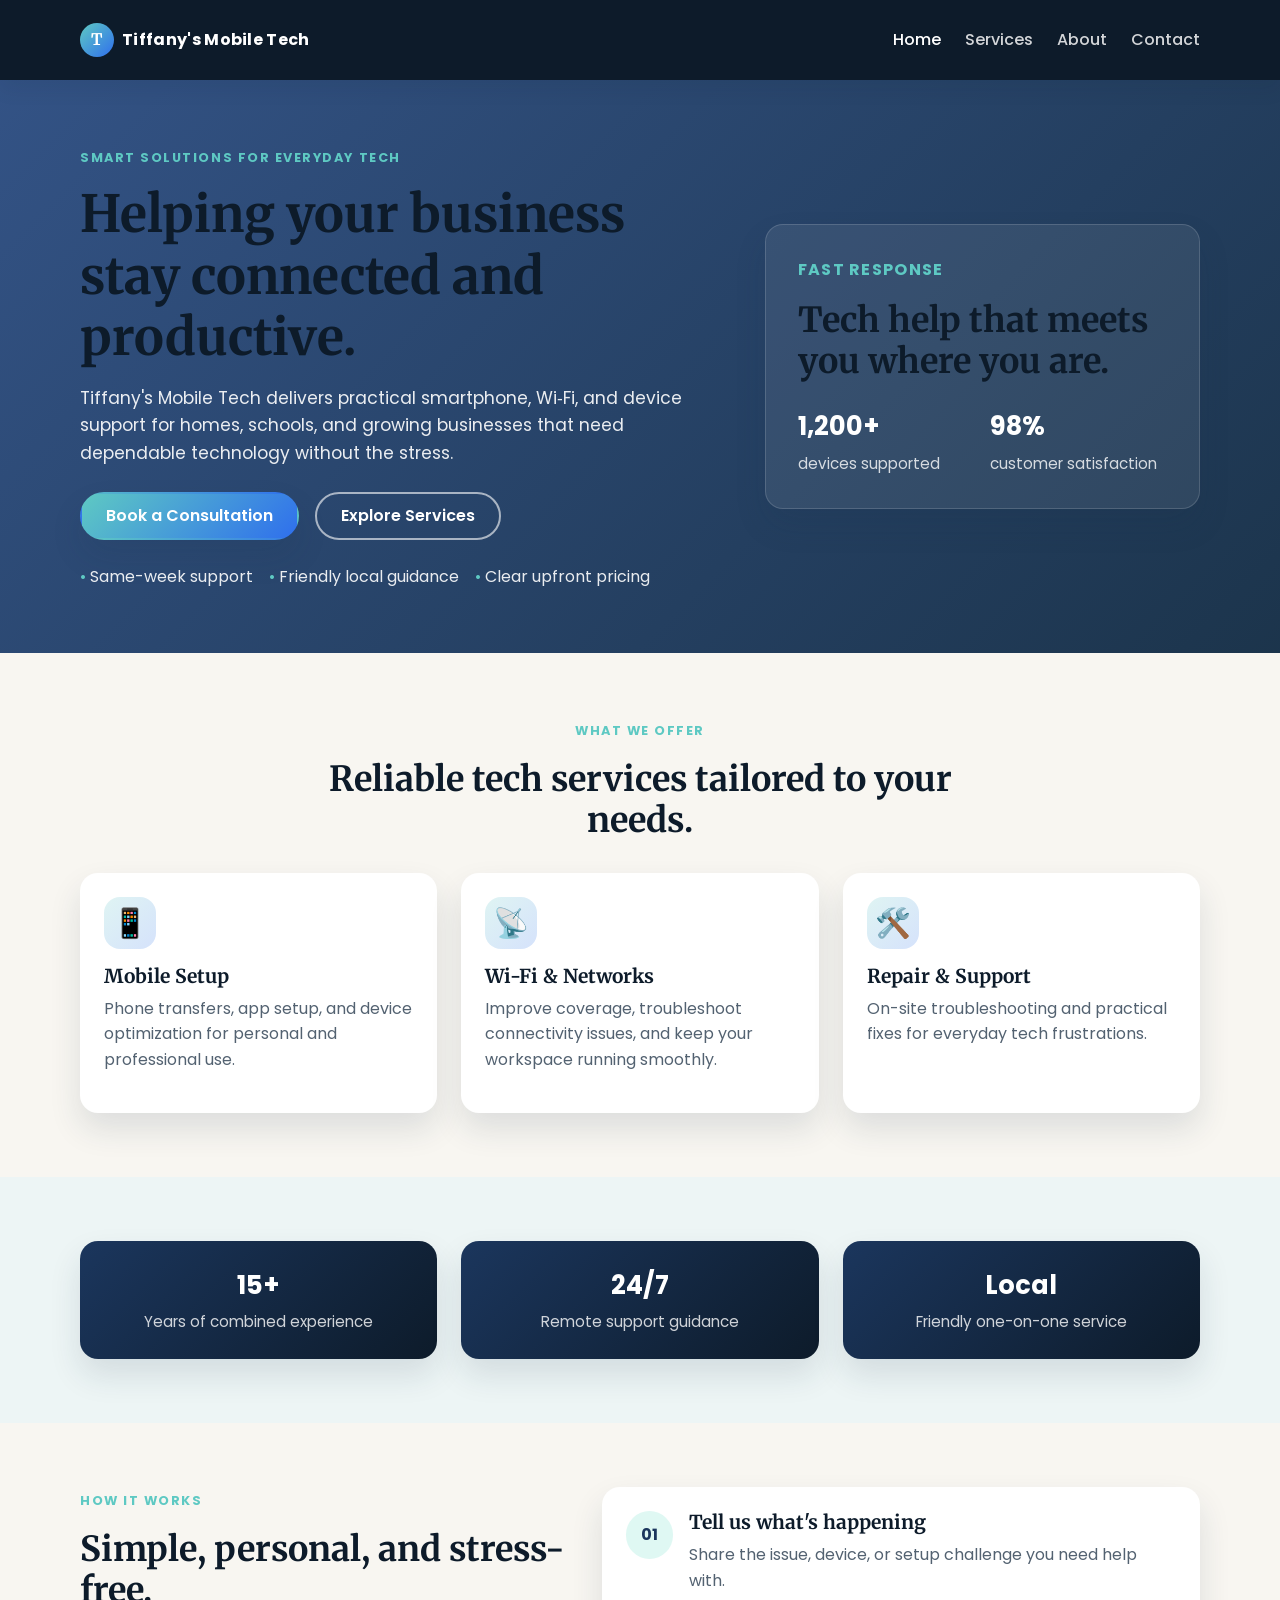
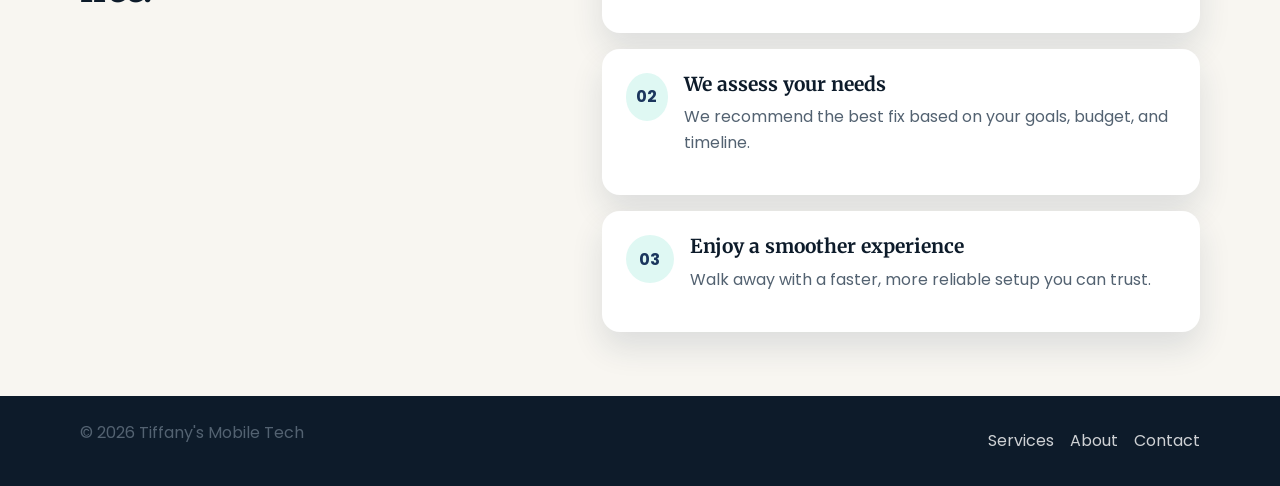
==== index.html @ 541e0eb8 "Add the static website files needed for GitHub Pages deployment" ====
<!DOCTYPE html>
<html lang="en">
  <head>
    <meta charset="UTF-8" />
    <meta name="viewport" content="width=device-width, initial-scale=1.0" />
    <meta name="description" content="Tiffany's Mobile Tech helps people with mobile devices, Wi-Fi, and tech support." />
    <title>Tiffany's Mobile Tech | Home</title>
    <link rel="preconnect" href="https://fonts.googleapis.com" />
    <link rel="preconnect" href="https://fonts.gstatic.com" crossorigin />
    <link href="https://fonts.googleapis.com/css2?family=Merriweather:wght@400;700&family=Poppins:wght@400;500;600;700&display=swap" rel="stylesheet" />
    <link rel="stylesheet" href="styles.css" />
  </head>
  <body>
    <header class="site-header">
      <div class="container nav">
        <a class="brand" href="index.html" aria-label="Tiffany's Mobile Tech home">
          <span class="brand-mark">T</span>
          <span>Tiffany's Mobile Tech</span>
        </a>
        <nav class="site-nav" aria-label="Main navigation">
          <ul class="nav-list">
            <li><a class="active" href="index.html">Home</a></li>
            <li><a href="services.html">Services</a></li>
            <li><a href="about.html">About</a></li>
            <li><a href="contact.html">Contact</a></li>
          </ul>
        </nav>
      </div>
    </header>

    <main>
      <section class="hero">
        <div class="container hero-grid">
          <div class="hero-content">
            <p class="eyebrow">Smart solutions for everyday tech</p>
            <h1>Helping your business stay connected and productive.</h1>
            <p class="lead">
              Tiffany's Mobile Tech delivers practical smartphone, Wi‑Fi, and device support for homes,
              schools, and growing businesses that need dependable technology without the stress.
            </p>
            <div class="button-row">
              <a class="button primary" href="contact.html">Book a Consultation</a>
              <a class="button secondary" href="services.html">Explore Services</a>
            </div>
            <ul class="trust-list">
              <li>Same-week support</li>
              <li>Friendly local guidance</li>
              <li>Clear upfront pricing</li>
            </ul>
          </div>

          <div class="hero-panel">
            <div class="panel-card">
              <p class="panel-label">Fast response</p>
              <h2>Tech help that meets you where you are.</h2>
              <div class="mini-stats">
                <div>
                  <strong>1,200+</strong>
                  <span>devices supported</span>
                </div>
                <div>
                  <strong>98%</strong>
                  <span>customer satisfaction</span>
                </div>
              </div>
            </div>
          </div>
        </div>
      </section>

      <section class="section">
        <div class="container">
          <div class="section-heading">
            <p class="eyebrow">What we offer</p>
            <h2>Reliable tech services tailored to your needs.</h2>
          </div>

          <div class="services-grid">
            <article class="service-card">
              <div class="icon">📱</div>
              <h3>Mobile Setup</h3>
              <p>Phone transfers, app setup, and device optimization for personal and professional use.</p>
            </article>
            <article class="service-card">
              <div class="icon">📡</div>
              <h3>Wi‑Fi &amp; Networks</h3>
              <p>Improve coverage, troubleshoot connectivity issues, and keep your workspace running smoothly.</p>
            </article>
            <article class="service-card">
              <div class="icon">🛠️</div>
              <h3>Repair &amp; Support</h3>
              <p>On-site troubleshooting and practical fixes for everyday tech frustrations.</p>
            </article>
          </div>
        </div>
      </section>

      <section class="section alt-bg">
        <div class="container stats-grid">
          <div class="stat-box">
            <strong>15+</strong>
            <span>Years of combined experience</span>
          </div>
          <div class="stat-box">
            <strong>24/7</strong>
            <span>Remote support guidance</span>
          </div>
          <div class="stat-box">
            <strong>Local</strong>
            <span>Friendly one-on-one service</span>
          </div>
        </div>
      </section>

      <section class="section">
        <div class="container process-grid">
          <div>
            <p class="eyebrow">How it works</p>
            <h2>Simple, personal, and stress-free.</h2>
          </div>
          <div class="process-list">
            <div class="process-item">
              <span>01</span>
              <div>
                <h3>Tell us what's happening</h3>
                <p>Share the issue, device, or setup challenge you need help with.</p>
              </div>
            </div>
            <div class="process-item">
              <span>02</span>
              <div>
                <h3>We assess your needs</h3>
                <p>We recommend the best fix based on your goals, budget, and timeline.</p>
              </div>
            </div>
            <div class="process-item">
              <span>03</span>
              <div>
                <h3>Enjoy a smoother experience</h3>
                <p>Walk away with a faster, more reliable setup you can trust.</p>
              </div>
            </div>
          </div>
        </div>
      </section>
    </main>

    <footer class="site-footer">
      <div class="container footer-inner">
        <p>© 2026 Tiffany's Mobile Tech</p>
        <div class="footer-links">
          <a href="services.html">Services</a>
          <a href="about.html">About</a>
          <a href="contact.html">Contact</a>
        </div>
      </div>
    </footer>
  </body>
</html>
---- styles.css ----
:root {
  --midnight: #0d1b2a;
  --navy: #1b365d;
  --blue: #2f6fed;
  --teal: #5ec9c3;
  --mint: #dff8f3;
  --cream: #f8f6f1;
  --text: #1d2a39;
  --muted: #536271;
  --white: #ffffff;
  --shadow: 0 16px 32px rgba(28, 47, 72, 0.12);
  --radius: 18px;
  --space-8: 8px;
  --space-16: 16px;
  --space-24: 24px;
  --space-32: 32px;
  --space-40: 40px;
  --space-48: 48px;
  --space-64: 64px;
}

* { box-sizing: border-box; }
html { scroll-behavior: smooth; }
body {
  margin: 0;
  font-family: "Poppins", sans-serif;
  background: var(--cream);
  color: var(--text);
  line-height: 1.6;
}

a { color: inherit; text-decoration: none; }
img { max-width: 100%; display: block; }

p, ul, ol, li, input, select, textarea, button { font: inherit; }

h1, h2, h3, h4 {
  margin-top: 0;
  font-family: "Merriweather", serif;
  color: var(--midnight);
  line-height: 1.2;
}

h1 { font-size: clamp(2.3rem, 4vw, 4rem); margin-bottom: var(--space-16); }
h2 { font-size: clamp(1.8rem, 2.7vw, 2.7rem); margin-bottom: var(--space-16); }
h3 { font-size: 1.2rem; margin-bottom: var(--space-8); }
p { margin-top: 0; margin-bottom: var(--space-16); color: var(--muted); }

.container { width: min(1120px, calc(100% - 32px)); margin: 0 auto; }

.site-header {
  background: var(--midnight);
  color: var(--white);
  position: sticky;
  top: 0;
  z-index: 10;
  box-shadow: 0 8px 20px rgba(13, 27, 42, 0.08);
}

.nav {
  display: flex;
  align-items: center;
  justify-content: space-between;
  min-height: 80px;
  gap: var(--space-24);
}

.brand {
  display: inline-flex;
  align-items: center;
  gap: var(--space-8);
  font-weight: 700;
  letter-spacing: 0.02em;
}

.brand-mark {
  display: inline-flex;
  align-items: center;
  justify-content: center;
  width: 34px;
  height: 34px;
  border-radius: 50%;
  background: linear-gradient(135deg, var(--teal), var(--blue));
  color: var(--white);
  font-family: "Merriweather", serif;
  font-weight: 700;
}

.site-nav { display: flex; align-items: center; }
.nav-list {
  list-style: none;
  display: flex;
  align-items: center;
  gap: var(--space-24);
  margin: 0;
  padding: 0;
}
.nav-list a {
  color: rgba(255, 255, 255, 0.82);
  font-weight: 500;
  transition: color 0.2s ease;
}
.nav-list a:hover, .nav-list a.active { color: var(--white); }

.hero, .page-hero {
  background: linear-gradient(135deg, rgba(43, 76, 129, 0.96), rgba(16, 42, 67, 0.95));
  color: var(--white);
}
.hero { padding: var(--space-64) 0; }
.page-hero { padding: var(--space-48) 0; }
.small-hero h1 { color: var(--white); }

.hero-grid, .process-grid, .contact-layout, .split-layout { display: grid; gap: var(--space-32); }
.hero-grid { grid-template-columns: 1.2fr 0.8fr; align-items: center; }
.eyebrow {
  display: inline-block;
  margin-bottom: var(--space-16);
  font-size: 0.8rem;
  font-weight: 700;
  letter-spacing: 0.12em;
  text-transform: uppercase;
  color: var(--teal);
}
.hero .eyebrow, .page-hero .eyebrow { color: var(--teal); }
.lead, .lead-text { font-size: 1.08rem; color: rgba(255, 255, 255, 0.9); }

.button-row {
  display: flex;
  flex-wrap: wrap;
  gap: var(--space-16);
  margin-top: var(--space-24);
}
.button {
  display: inline-flex;
  align-items: center;
  justify-content: center;
  min-height: 48px;
  padding: 0 var(--space-24);
  border-radius: 999px;
  border: 2px solid transparent;
  font-weight: 600;
  transition: transform 0.2s ease, box-shadow 0.2s ease;
}
.button:hover { transform: translateY(-1px); }
.button.primary {
  background: linear-gradient(135deg, var(--teal), var(--blue));
  color: var(--white);
  box-shadow: var(--shadow);
}
.button.secondary {
  background: transparent;
  border-color: rgba(255, 255, 255, 0.6);
  color: var(--white);
}

.trust-list {
  display: flex;
  flex-wrap: wrap;
  gap: var(--space-16);
  list-style: none;
  padding: 0;
  margin: var(--space-24) 0 0;
  color: rgba(255, 255, 255, 0.9);
}
.trust-list li::before { content: "• "; color: var(--teal); }

.panel-card {
  background: rgba(255, 255, 255, 0.08);
  border: 1px solid rgba(255, 255, 255, 0.15);
  border-radius: var(--radius);
  padding: var(--space-32);
  box-shadow: var(--shadow);
}
.panel-label {
  color: var(--teal);
  font-weight: 700;
  letter-spacing: 0.08em;
  text-transform: uppercase;
  margin-bottom: var(--space-16);
}

.mini-stats {
  display: grid;
  grid-template-columns: repeat(2, minmax(0, 1fr));
  gap: var(--space-16);
  margin-top: var(--space-24);
}
.mini-stats strong, .stat-box strong {
  display: block;
  color: var(--white);
  font-size: clamp(1.5rem, 2vw, 2.2rem);
  margin-bottom: 4px;
}
.mini-stats span, .stat-box span { color: rgba(255, 255, 255, 0.8); font-size: 0.95rem; }

.section { padding: var(--space-64) 0; }
.alt-bg { background: #edf5f5; }
.section-heading {
  max-width: 700px;
  margin: 0 auto var(--space-32);
  text-align: center;
}
.left-align { margin-left: 0; text-align: left; }

.services-grid, .values-grid, .stats-grid, .pricing-grid { display: grid; gap: var(--space-24); }
.services-grid, .values-grid { grid-template-columns: repeat(3, minmax(0, 1fr)); }
.service-card, .value-card, .info-card, .pricing-card, .contact-card {
  background: var(--white);
  border-radius: var(--radius);
  padding: var(--space-24);
  box-shadow: var(--shadow);
}

.icon {
  width: 52px;
  height: 52px;
  border-radius: 16px;
  display: grid;
  place-items: center;
  background: linear-gradient(135deg, rgba(94, 201, 195, 0.2), rgba(47, 111, 237, 0.2));
  font-size: 1.8rem;
  margin-bottom: var(--space-16);
}

.stats-grid { grid-template-columns: repeat(3, minmax(0, 1fr)); }
.stat-box {
  background: linear-gradient(135deg, var(--navy), var(--midnight));
  border-radius: var(--radius);
  padding: var(--space-24);
  text-align: center;
  box-shadow: var(--shadow);
}

.process-grid { grid-template-columns: 0.9fr 1.1fr; align-items: start; }
.process-list { display: flex; flex-direction: column; gap: var(--space-16); }
.process-item {
  display: flex;
  align-items: flex-start;
  gap: var(--space-16);
  background: var(--white);
  padding: var(--space-24);
  border-radius: var(--radius);
  box-shadow: var(--shadow);
}
.process-item span {
  display: inline-flex;
  align-items: center;
  justify-content: center;
  width: 48px;
  height: 48px;
  border-radius: 50%;
  background: var(--mint);
  color: var(--navy);
  font-weight: 700;
}

.services-detail-grid { display: grid; grid-template-columns: repeat(2, minmax(0, 1fr)); gap: var(--space-24); }
.pricing-wrap { display: grid; gap: var(--space-24); }
.pricing-grid { grid-template-columns: repeat(2, minmax(0, 1fr)); }
.pricing-card .price {
  font-size: 2.2rem;
  color: var(--navy);
  font-weight: 700;
  margin: 0 0 var(--space-16);
}
.pricing-card ul { margin: 0; padding-left: 1.2rem; color: var(--muted); }
.featured {
  border: 2px solid var(--blue);
  background: linear-gradient(180deg, rgba(47, 111, 237, 0.06), rgba(94, 201, 195, 0.08));
}

.split-layout { grid-template-columns: 1.3fr 0.7fr; align-items: center; }
.callout-box {
  background: var(--navy);
  color: var(--white);
  border-radius: var(--radius);
  padding: var(--space-32);
  box-shadow: var(--shadow);
}
.callout-box h2, .callout-box li { color: var(--white); }
.callout-box ul { padding-left: 1.1rem; margin: 0; }

.contact-layout { grid-template-columns: 1.2fr 0.8fr; }
.contact-form { display: grid; gap: var(--space-16); }
.contact-form label {
  display: grid;
  gap: var(--space-8);
  font-weight: 600;
  color: var(--text);
}
.contact-form input, .contact-form select, .contact-form textarea {
  width: 100%;
  border: 1px solid #c7d2df;
  border-radius: 12px;
  padding: 0.9rem 1rem;
  background: #f9fafb;
  color: var(--text);
}
.contact-form input:focus, .contact-form select:focus, .contact-form textarea:focus {
  outline: 2px solid rgba(47, 111, 237, 0.3);
  border-color: var(--blue);
}
.contact-list {
  list-style: none;
  padding: 0;
  margin: 0;
  display: grid;
  gap: var(--space-16);
  color: var(--muted);
}

.site-footer {
  background: var(--midnight);
  color: rgba(255, 255, 255, 0.8);
  padding: var(--space-24) 0;
}
.footer-inner {
  display: flex;
  align-items: center;
  justify-content: space-between;
  gap: var(--space-16);
}
.footer-links { display: flex; align-items: center; gap: var(--space-16); }

@media (max-width: 767px) {
  .nav {
    flex-direction: column;
    justify-content: center;
    padding: var(--space-16) 0;
  }
  .nav-list {
    flex-wrap: wrap;
    justify-content: center;
    gap: var(--space-8) var(--space-16);
  }
  .hero-grid, .process-grid, .contact-layout, .split-layout, .services-detail-grid, .pricing-grid, .services-grid, .values-grid, .stats-grid { grid-template-columns: 1fr; }
  .section { padding: var(--space-48) 0; }
  .button-row { flex-direction: column; }
  .button { width: 100%; }
  .footer-inner { flex-direction: column; text-align: center; }
}

@media (min-width: 768px) and (max-width: 1199px) {
  .services-grid, .values-grid, .stats-grid { grid-template-columns: repeat(2, minmax(0, 1fr)); }
  .hero-grid, .process-grid, .contact-layout, .split-layout { grid-template-columns: 1fr; }
}

@media (min-width: 1200px) {
  .hero { padding-top: var(--space-64); padding-bottom: var(--space-64); }
}
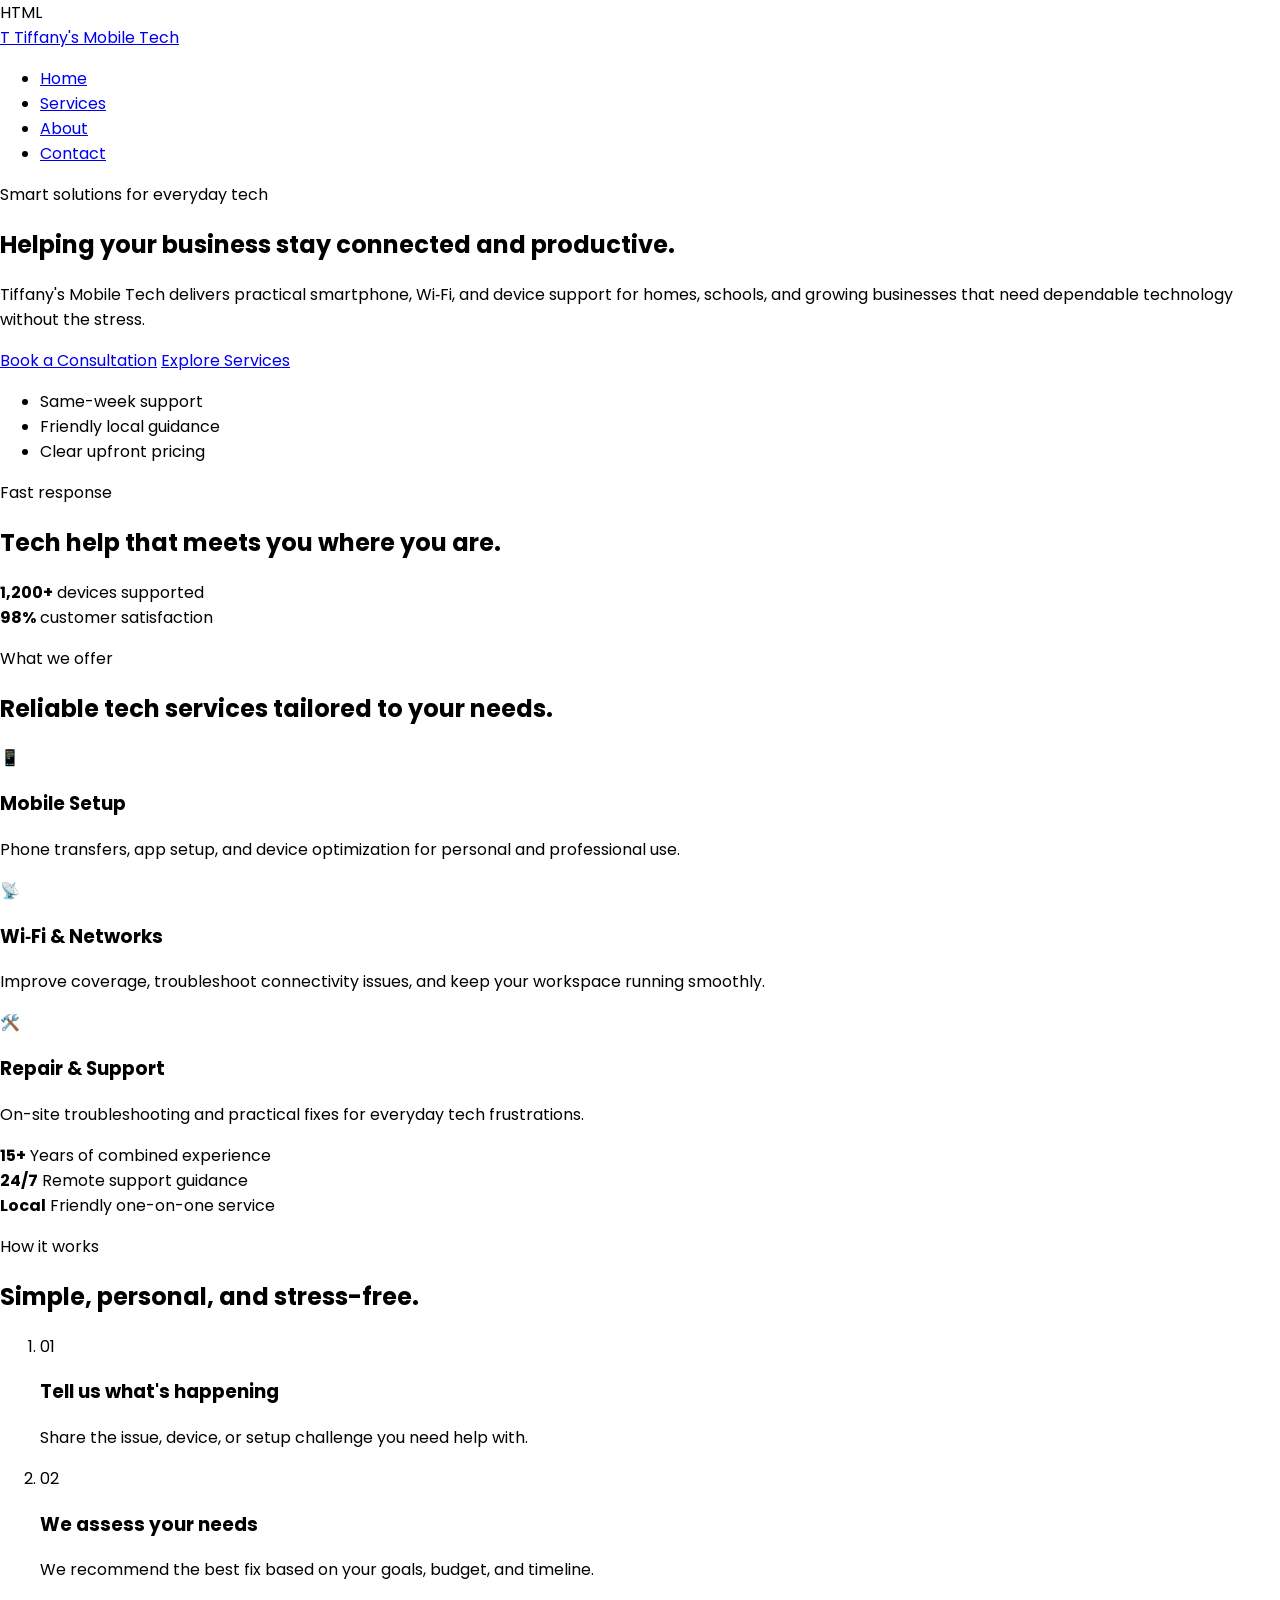
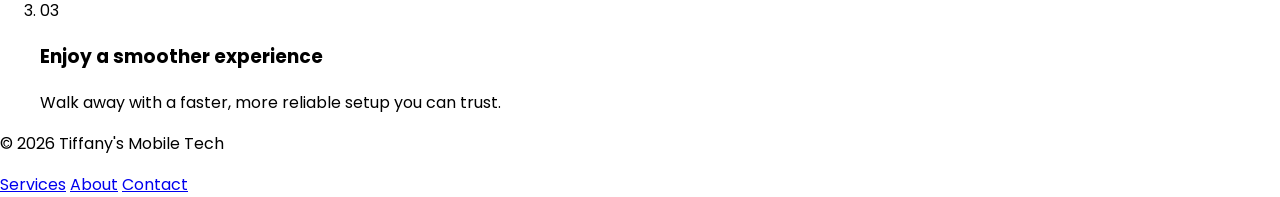
==== commit 871214a7: "Enhance accessibility in index.html Updated HTML structure for accessibility improvements, including" ====
--- a/index.html
+++ b/index.html
@@ -1,3 +1,4 @@
+HTML
 <!DOCTYPE html>
 <html lang="en">
   <head>
@@ -13,13 +14,14 @@
   <body>
     <header class="site-header">
       <div class="container nav">
-        <a class="brand" href="index.html" aria-label="Tiffany's Mobile Tech home">
-          <span class="brand-mark">T</span>
+        <!-- FIX 1 & 2: Removed redundant aria-label; simplified brand mark -->
+        <a class="brand" href="index.html">
+          <span class="brand-mark" aria-hidden="true">T</span>
           <span>Tiffany's Mobile Tech</span>
         </a>
         <nav class="site-nav" aria-label="Main navigation">
           <ul class="nav-list">
-            <li><a class="active" href="index.html">Home</a></li>
+            <li><a class="active" href="index.html" aria-current="page">Home</a></li>
             <li><a href="services.html">Services</a></li>
             <li><a href="about.html">About</a></li>
             <li><a href="contact.html">Contact</a></li>
@@ -77,17 +79,17 @@
 
           <div class="services-grid">
             <article class="service-card">
-              <div class="icon">📱</div>
+              <div class="icon" aria-hidden="true">📱</div>
               <h3>Mobile Setup</h3>
               <p>Phone transfers, app setup, and device optimization for personal and professional use.</p>
             </article>
             <article class="service-card">
-              <div class="icon">📡</div>
+              <div class="icon" aria-hidden="true">📡</div>
               <h3>Wi‑Fi &amp; Networks</h3>
               <p>Improve coverage, troubleshoot connectivity issues, and keep your workspace running smoothly.</p>
             </article>
             <article class="service-card">
-              <div class="icon">🛠️</div>
+              <div class="icon" aria-hidden="true">🛠️</div>
               <h3>Repair &amp; Support</h3>
               <p>On-site troubleshooting and practical fixes for everyday tech frustrations.</p>
             </article>
@@ -118,29 +120,29 @@
             <p class="eyebrow">How it works</p>
             <h2>Simple, personal, and stress-free.</h2>
           </div>
-          <div class="process-list">
-            <div class="process-item">
-              <span>01</span>
+          <ol class="process-list">
+            <li class="process-item">
+              <span aria-hidden="true">01</span>
               <div>
                 <h3>Tell us what's happening</h3>
                 <p>Share the issue, device, or setup challenge you need help with.</p>
               </div>
-            </div>
-            <div class="process-item">
-              <span>02</span>
+            </li>
+            <li class="process-item">
+              <span aria-hidden="true">02</span>
               <div>
                 <h3>We assess your needs</h3>
                 <p>We recommend the best fix based on your goals, budget, and timeline.</p>
               </div>
-            </div>
-            <div class="process-item">
-              <span>03</span>
+            </li>
+            <li class="process-item">
+              <span aria-hidden="true">03</span>
               <div>
                 <h3>Enjoy a smoother experience</h3>
                 <p>Walk away with a faster, more reliable setup you can trust.</p>
               </div>
-            </div>
-          </div>
+            </li>
+          </ol>
         </div>
       </section>
     </main>
@@ -148,12 +150,19 @@
     <footer class="site-footer">
       <div class="container footer-inner">
         <p>© 2026 Tiffany's Mobile Tech</p>
-        <div class="footer-links">
-          <a href="services.html">Services</a>
-          <a href="about.html">About</a>
-          <a href="contact.html">Contact</a>
-        </div>
+        <!-- FIX 3: Wrapped footer links in semantic nav landmark with explicit aria-label to differentiate from header nav -->
+        <nav aria-label="Footer navigation">
+          <div class="footer-links">
+            <a href="services.html">Services</a>
+            <a href="about.html">About</a>
+            <a href="contact.html">Contact</a>
+          </div>
+        </nav>
       </div>
     </footer>
   </body>
 </html>
+      </div>
+    </footer>
+  </body>
+</html>
--- a/styles.css
+++ b/styles.css
@@ -1,4 +1,9 @@
 :root {
+  --midnight: #0d1b2a;
+  --navy: #1b365d;
+  --blue: #2f6fed;
+  --teal: #5ec9c3;
+  --mint: #dff8f3;:root {
   --midnight: #0d1b2a;
   --navy: #1b365d;
   --blue: #2f6fed;
@@ -7,7 +12,7 @@
   --cream: #f8f6f1;
   --text: #1d2a39;
   --muted: #536271;
-  --white: #ffffff;
+  --white: #fffff;
   --shadow: 0 16px 32px rgba(28, 47, 72, 0.12);
   --radius: 18px;
   --space-8: 8px;
@@ -24,7 +29,7 @@
 body {
   margin: 0;
   font-family: "Poppins", sans-serif;
-  background: var(--cream);
+  background: var ( #005f73;
   color: var(--text);
   line-height: 1.6;
 }
@@ -106,11 +111,16 @@
   background: linear-gradient(135deg, rgba(43, 76, 129, 0.96), rgba(16, 42, 67, 0.95));
   color: var(--white);
 }
+.hero h1, .hero-panel h2 { color: var(--white); }
 .hero { padding: var(--space-64) 0; }
 .page-hero { padding: var(--space-48) 0; }
 .small-hero h1 { color: var(--white); }
 
-.hero-grid, .process-grid, .contact-layout, .split-layout { display: grid; gap: var(--space-32); }
+.hero-grid, .process-grid, .contact-layout, .split-layout {
+  display: grid;
+  gap: var(--space-32);
+  min-width: 0;
+}
 .hero-grid { grid-template-columns: 1.2fr 0.8fr; align-items: center; }
 .eyebrow {
   display: inline-block;
@@ -282,6 +292,7 @@
 
 .contact-layout { grid-template-columns: 1.2fr 0.8fr; }
 .contact-form { display: grid; gap: var(--space-16); }
+#contact-form { min-width: 0; }
 .contact-form label {
   display: grid;
   gap: var(--space-8);
@@ -308,6 +319,7 @@
   gap: var(--space-16);
   color: var(--muted);
 }
+.contact-list li { overflow-wrap: anywhere; }
 
 .site-footer {
   background: var(--midnight);
@@ -348,3 +360,354 @@
 @media (min-width: 1200px) {
   .hero { padding-top: var(--space-64); padding-bottom: var(--space-64); }
 }
+  --cream: #f8f6f1;
+  --text: #1d2a39;
+  --muted: #536271;
+  --white: #ffffff;
+  --shadow: 0 16px 32px rgba(28, 47, 72, 0.12);
+  --radius: 18px;
+  --space-8: 8px;
+  --space-16: 16px;
+  --space-24: 24px;
+  --space-32: 32px;
+  --space-40: 40px;
+  --space-48: 48px;
+  --space-64: 64px;
+}
+
+* { box-sizing: border-box; }
+html { scroll-behavior: smooth; }
+body {
+  margin: 0;
+  font-family: "Poppins", sans-serif;
+  background: var(--cream);
+  color: var(--text);
+  line-height: 1.6;
+}
+
+a { color: inherit; text-decoration: none; }
+img { max-width: 100%; display: block; }
+
+p, ul, ol, li, input, select, textarea, button { font: inherit; }
+
+h1, h2, h3, h4 {
+  margin-top: 0;
+  font-family: "Merriweather", serif;
+  color: var(--midnight);
+  line-height: 1.2;
+}
+
+h1 { font-size: clamp(2.3rem, 4vw, 4rem); margin-bottom: var(--space-16); }
+h2 { font-size: clamp(1.8rem, 2.7vw, 2.7rem); margin-bottom: var(--space-16); }
+h3 { font-size: 1.2rem; margin-bottom: var(--space-8); }
+p { margin-top: 0; margin-bottom: var(--space-16); color: var(--muted); }
+
+.container { width: min(1120px, calc(100% - 32px)); margin: 0 auto; }
+
+.site-header {
+  background: var(--midnight);
+  color: var(--white);
+  position: sticky;
+  top: 0;
+  z-index: 10;
+  box-shadow: 0 8px 20px rgba(13, 27, 42, 0.08);
+}
+
+.nav {
+  display: flex;
+  align-items: center;
+  justify-content: space-between;
+  min-height: 80px;
+  gap: var(--space-24);
+}
+
+.brand {
+  display: inline-flex;
+  align-items: center;
+  gap: var(--space-8);
+  font-weight: 700;
+  letter-spacing: 0.02em;
+}
+
+.brand-mark {
+  display: inline-flex;
+  align-items: center;
+  justify-content: center;
+  width: 34px;
+  height: 34px;
+  border-radius: 50%;
+  background: linear-gradient(135deg, var(--teal), var(--blue));
+  color: var(--white);
+  font-family: "Merriweather", serif;
+  font-weight: 700;
+}
+
+.site-nav { display: flex; align-items: center; }
+.nav-list {
+  list-style: none;
+  display: flex;
+  align-items: center;
+  gap: var(--space-24);
+  margin: 0;
+  padding: 0;
+}
+.nav-list a {
+  color: rgba(255, 255, 255, 0.82);
+  font-weight: 500;
+  transition: color 0.2s ease;
+}
+.nav-list a:hover, .nav-list a.active { color: var(--white); }
+
+.hero, .page-hero {
+  background: linear-gradient(135deg, rgba(43, 76, 129, 0.96), rgba(16, 42, 67, 0.95));
+  color: var(--white);
+}
+.hero h1, .hero-panel h2 { color: var(--white); }
+.hero { padding: var(--space-64) 0; }
+.page-hero { padding: var(--space-48) 0; }
+.small-hero h1 { color: var(--white); }
+
+.hero-grid, .process-grid, .contact-layout, .split-layout {
+  display: grid;
+  gap: var(--space-32);
+  min-width: 0;
+}
+.hero-grid { grid-template-columns: 1.2fr 0.8fr; align-items: center; }
+.eyebrow {
+  display: inline-block;
+  margin-bottom: var(--space-16);
+  font-size: 0.8rem;
+  font-weight: 700;
+  letter-spacing: 0.12em;
+  text-transform: uppercase;
+  color: var(--teal);
+}
+.hero .eyebrow, .page-hero .eyebrow { color: var(--teal); }
+.lead, .lead-text { font-size: 1.08rem; color: rgba(255, 255, 255, 0.9); }
+
+.button-row {
+  display: flex;
+  flex-wrap: wrap;
+  gap: var(--space-16);
+  margin-top: var(--space-24);
+}
+.button {
+  display: inline-flex;
+  align-items: center;
+  justify-content: center;
+  min-height: 48px;
+  padding: 0 var(--space-24);
+  border-radius: 999px;
+  border: 2px solid transparent;
+  font-weight: 600;
+  transition: transform 0.2s ease, box-shadow 0.2s ease;
+}
+.button:hover { transform: translateY(-1px); }
+.button.primary {
+  background: linear-gradient(135deg, var(--teal), var(--blue));
+  color: var(--white);
+  box-shadow: var(--shadow);
+}
+.button.secondary {
+  background: transparent;
+  border-color: rgba(255, 255, 255, 0.6);
+  color: var(--white);
+}
+
+.trust-list {
+  display: flex;
+  flex-wrap: wrap;
+  gap: var(--space-16);
+  list-style: none;
+  padding: 0;
+  margin: var(--space-24) 0 0;
+  color: rgba(255, 255, 255, 0.9);
+}
+.trust-list li::before { content: "• "; color: var(--teal); }
+
+.panel-card {
+  background: rgba(255, 255, 255, 0.08);
+  border: 1px solid rgba(255, 255, 255, 0.15);
+  border-radius: var(--radius);
+  padding: var(--space-32);
+  box-shadow: var(--shadow);
+}
+.panel-label {
+  color: var(--teal);
+  font-weight: 700;
+  letter-spacing: 0.08em;
+  text-transform: uppercase;
+  margin-bottom: var(--space-16);
+}
+
+.mini-stats {
+  display: grid;
+  grid-template-columns: repeat(2, minmax(0, 1fr));
+  gap: var(--space-16);
+  margin-top: var(--space-24);
+}
+.mini-stats strong, .stat-box strong {
+  display: block;
+  color: var(--white);
+  font-size: clamp(1.5rem, 2vw, 2.2rem);
+  margin-bottom: 4px;
+}
+.mini-stats span, .stat-box span { color: rgba(255, 255, 255, 0.8); font-size: 0.95rem; }
+
+.section { padding: var(--space-64) 0; }
+.alt-bg { background: #edf5f5; }
+.section-heading {
+  max-width: 700px;
+  margin: 0 auto var(--space-32);
+  text-align: center;
+}
+.left-align { margin-left: 0; text-align: left; }
+
+.services-grid, .values-grid, .stats-grid, .pricing-grid { display: grid; gap: var(--space-24); }
+.services-grid, .values-grid { grid-template-columns: repeat(3, minmax(0, 1fr)); }
+.service-card, .value-card, .info-card, .pricing-card, .contact-card {
+  background: var(--white);
+  border-radius: var(--radius);
+  padding: var(--space-24);
+  box-shadow: var(--shadow);
+}
+
+.icon {
+  width: 52px;
+  height: 52px;
+  border-radius: 16px;
+  display: grid;
+  place-items: center;
+  background: linear-gradient(135deg, rgba(94, 201, 195, 0.2), rgba(47, 111, 237, 0.2));
+  font-size: 1.8rem;
+  margin-bottom: var(--space-16);
+}
+
+.stats-grid { grid-template-columns: repeat(3, minmax(0, 1fr)); }
+.stat-box {
+  background: linear-gradient(135deg, var(--navy), var(--midnight));
+  border-radius: var(--radius);
+  padding: var(--space-24);
+  text-align: center;
+  box-shadow: var(--shadow);
+}
+
+.process-grid { grid-template-columns: 0.9fr 1.1fr; align-items: start; }
+.process-list { display: flex; flex-direction: column; gap: var(--space-16); }
+.process-item {
+  display: flex;
+  align-items: flex-start;
+  gap: var(--space-16);
+  background: var(--white);
+  padding: var(--space-24);
+  border-radius: var(--radius);
+  box-shadow: var(--shadow);
+}
+.process-item span {
+  display: inline-flex;
+  align-items: center;
+  justify-content: center;
+  width: 48px;
+  height: 48px;
+  border-radius: 50%;
+  background: var(--mint);
+  color: var(--navy);
+  font-weight: 700;
+}
+
+.services-detail-grid { display: grid; grid-template-columns: repeat(2, minmax(0, 1fr)); gap: var(--space-24); }
+.pricing-wrap { display: grid; gap: var(--space-24); }
+.pricing-grid { grid-template-columns: repeat(2, minmax(0, 1fr)); }
+.pricing-card .price {
+  font-size: 2.2rem;
+  color: var(--navy);
+  font-weight: 700;
+  margin: 0 0 var(--space-16);
+}
+.pricing-card ul { margin: 0; padding-left: 1.2rem; color: var(--muted); }
+.featured {
+  border: 2px solid var(--blue);
+  background: linear-gradient(180deg, rgba(47, 111, 237, 0.06), rgba(94, 201, 195, 0.08));
+}
+
+.split-layout { grid-template-columns: 1.3fr 0.7fr; align-items: center; }
+.callout-box {
+  background: var(--navy);
+  color: var(--white);
+  border-radius: var(--radius);
+  padding: var(--space-32);
+  box-shadow: var(--shadow);
+}
+.callout-box h2, .callout-box li { color: var(--white); }
+.callout-box ul { padding-left: 1.1rem; margin: 0; }
+
+.contact-layout { grid-template-columns: 1.2fr 0.8fr; }
+.contact-form { display: grid; gap: var(--space-16); }
+#contact-form { min-width: 0; }
+.contact-form label {
+  display: grid;
+  gap: var(--space-8);
+  font-weight: 600;
+  color: var(--text);
+}
+.contact-form input, .contact-form select, .contact-form textarea {
+  width: 100%;
+  border: 1px solid #c7d2df;
+  border-radius: 12px;
+  padding: 0.9rem 1rem;
+  background: #f9fafb;
+  color: var(--text);
+}
+.contact-form input:focus, .contact-form select:focus, .contact-form textarea:focus {
+  outline: 2px solid rgba(47, 111, 237, 0.3);
+  border-color: var(--blue);
+}
+.contact-list {
+  list-style: none;
+  padding: 0;
+  margin: 0;
+  display: grid;
+  gap: var(--space-16);
+  color: var(--muted);
+}
+.contact-list li { overflow-wrap: anywhere; }
+
+.site-footer {
+  background: var(--midnight);
+  color: rgba(255, 255, 255, 0.8);
+  padding: var(--space-24) 0;
+}
+.footer-inner {
+  display: flex;
+  align-items: center;
+  justify-content: space-between;
+  gap: var(--space-16);
+}
+.footer-links { display: flex; align-items: center; gap: var(--space-16); }
+
+@media (max-width: 767px) {
+  .nav {
+    flex-direction: column;
+    justify-content: center;
+    padding: var(--space-16) 0;
+  }
+  .nav-list {
+    flex-wrap: wrap;
+    justify-content: center;
+    gap: var(--space-8) var(--space-16);
+  }
+  .hero-grid, .process-grid, .contact-layout, .split-layout, .services-detail-grid, .pricing-grid, .services-grid, .values-grid, .stats-grid { grid-template-columns: 1fr; }
+  .section { padding: var(--space-48) 0; }
+  .button-row { flex-direction: column; }
+  .button { width: 100%; }
+  .footer-inner { flex-direction: column; text-align: center; }
+}
+
+@media (min-width: 768px) and (max-width: 1199px) {
+  .services-grid, .values-grid, .stats-grid { grid-template-columns: repeat(2, minmax(0, 1fr)); }
+  .hero-grid, .process-grid, .contact-layout, .split-layout { grid-template-columns: 1fr; }
+}
+
+@media (min-width: 1200px) {
+  .hero { padding-top: var(--space-64); padding-bottom: var(--space-64); }
+}
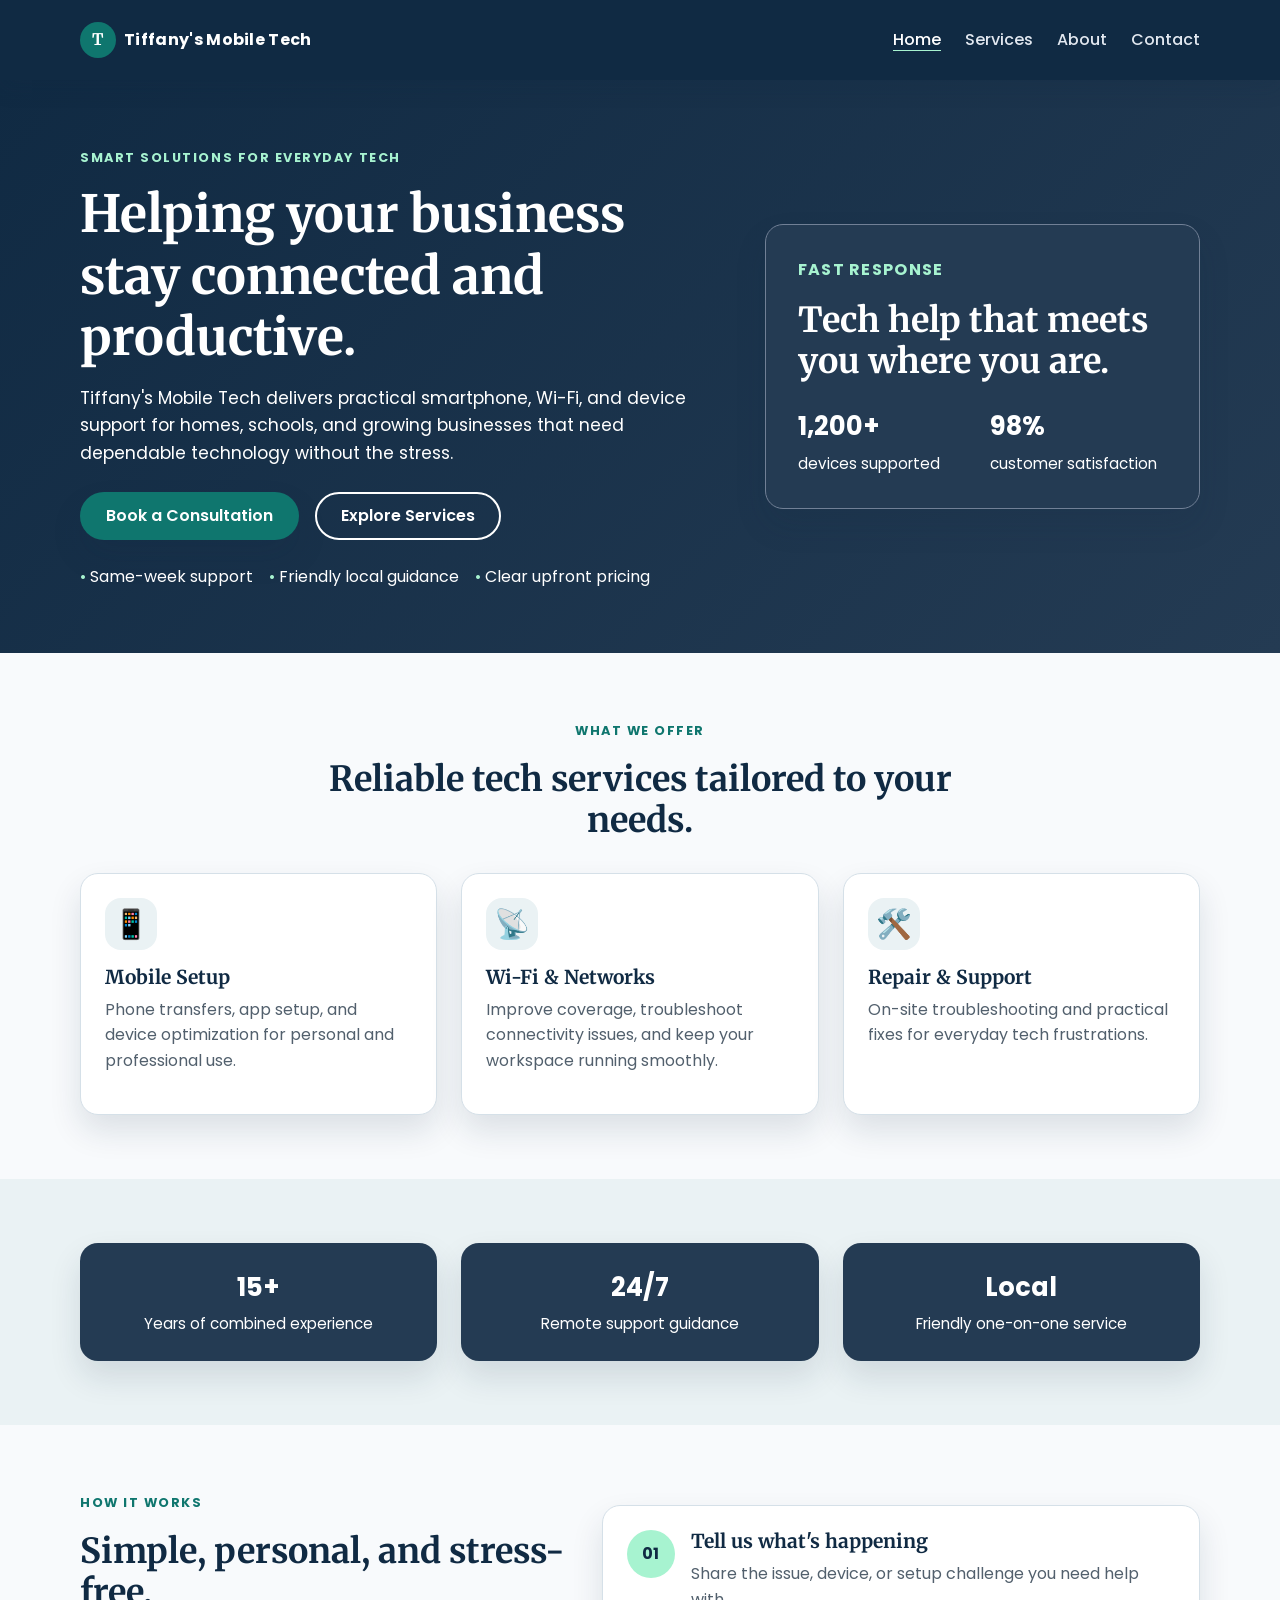
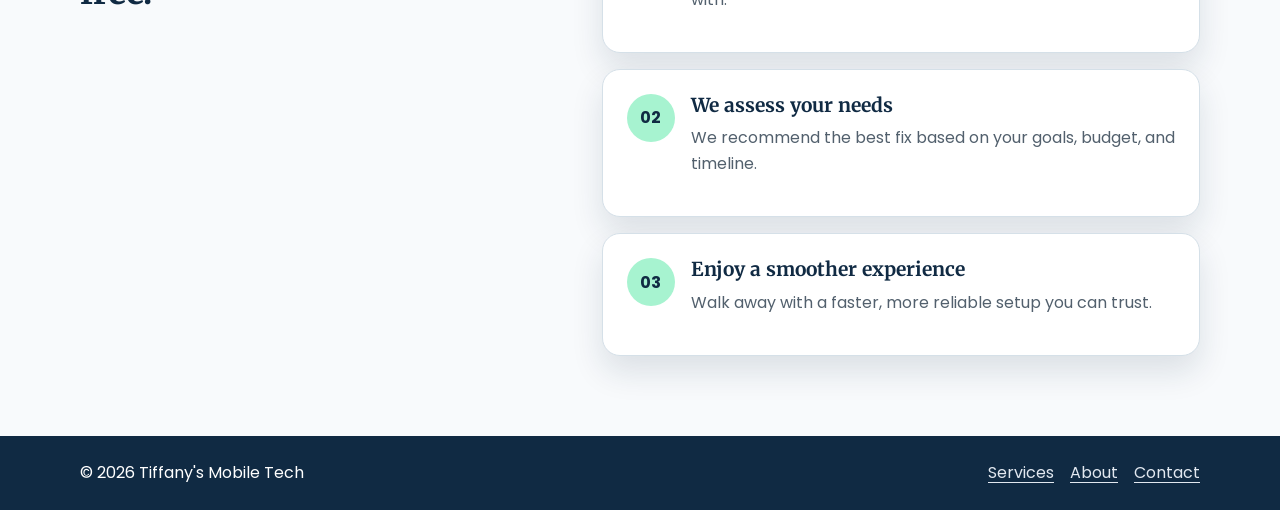
==== commit fff794cb: "Improve accessibility, contact form, and visual design across site" ====
--- a/index.html
+++ b/index.html
@@ -1,4 +1,3 @@
-HTML
 <!DOCTYPE html>
 <html lang="en">
   <head>
@@ -12,9 +11,9 @@
     <link rel="stylesheet" href="styles.css" />
   </head>
   <body>
+    <a class="skip-link" href="#main-content">Skip to main content</a>
     <header class="site-header">
       <div class="container nav">
-        <!-- FIX 1 & 2: Removed redundant aria-label; simplified brand mark -->
         <a class="brand" href="index.html">
           <span class="brand-mark" aria-hidden="true">T</span>
           <span>Tiffany's Mobile Tech</span>
@@ -30,16 +29,13 @@
       </div>
     </header>
 
-    <main>
+    <main id="main-content">
       <section class="hero">
         <div class="container hero-grid">
           <div class="hero-content">
             <p class="eyebrow">Smart solutions for everyday tech</p>
             <h1>Helping your business stay connected and productive.</h1>
-            <p class="lead">
-              Tiffany's Mobile Tech delivers practical smartphone, Wi‑Fi, and device support for homes,
-              schools, and growing businesses that need dependable technology without the stress.
-            </p>
+            <p class="lead">Tiffany's Mobile Tech delivers practical smartphone, Wi-Fi, and device support for homes, schools, and growing businesses that need dependable technology without the stress.</p>
             <div class="button-row">
               <a class="button primary" href="contact.html">Book a Consultation</a>
               <a class="button secondary" href="services.html">Explore Services</a>
@@ -50,98 +46,48 @@
               <li>Clear upfront pricing</li>
             </ul>
           </div>
-
           <div class="hero-panel">
             <div class="panel-card">
               <p class="panel-label">Fast response</p>
               <h2>Tech help that meets you where you are.</h2>
               <div class="mini-stats">
-                <div>
-                  <strong>1,200+</strong>
-                  <span>devices supported</span>
-                </div>
-                <div>
-                  <strong>98%</strong>
-                  <span>customer satisfaction</span>
-                </div>
+                <div><strong>1,200+</strong><span>devices supported</span></div>
+                <div><strong>98%</strong><span>customer satisfaction</span></div>
               </div>
             </div>
           </div>
         </div>
       </section>
 
-      <section class="section">
+      <section class="section" aria-labelledby="offer-heading">
         <div class="container">
           <div class="section-heading">
             <p class="eyebrow">What we offer</p>
-            <h2>Reliable tech services tailored to your needs.</h2>
+            <h2 id="offer-heading">Reliable tech services tailored to your needs.</h2>
           </div>
-
           <div class="services-grid">
-            <article class="service-card">
-              <div class="icon" aria-hidden="true">📱</div>
-              <h3>Mobile Setup</h3>
-              <p>Phone transfers, app setup, and device optimization for personal and professional use.</p>
-            </article>
-            <article class="service-card">
-              <div class="icon" aria-hidden="true">📡</div>
-              <h3>Wi‑Fi &amp; Networks</h3>
-              <p>Improve coverage, troubleshoot connectivity issues, and keep your workspace running smoothly.</p>
-            </article>
-            <article class="service-card">
-              <div class="icon" aria-hidden="true">🛠️</div>
-              <h3>Repair &amp; Support</h3>
-              <p>On-site troubleshooting and practical fixes for everyday tech frustrations.</p>
-            </article>
+            <article class="service-card"><div class="icon" aria-hidden="true">📱</div><h3>Mobile Setup</h3><p>Phone transfers, app setup, and device optimization for personal and professional use.</p></article>
+            <article class="service-card"><div class="icon" aria-hidden="true">📡</div><h3>Wi-Fi &amp; Networks</h3><p>Improve coverage, troubleshoot connectivity issues, and keep your workspace running smoothly.</p></article>
+            <article class="service-card"><div class="icon" aria-hidden="true">🛠️</div><h3>Repair &amp; Support</h3><p>On-site troubleshooting and practical fixes for everyday tech frustrations.</p></article>
           </div>
         </div>
       </section>
 
-      <section class="section alt-bg">
+      <section class="section alt-bg" aria-label="At a glance">
         <div class="container stats-grid">
-          <div class="stat-box">
-            <strong>15+</strong>
-            <span>Years of combined experience</span>
-          </div>
-          <div class="stat-box">
-            <strong>24/7</strong>
-            <span>Remote support guidance</span>
-          </div>
-          <div class="stat-box">
-            <strong>Local</strong>
-            <span>Friendly one-on-one service</span>
-          </div>
+          <div class="stat-box"><strong>15+</strong><span>Years of combined experience</span></div>
+          <div class="stat-box"><strong>24/7</strong><span>Remote support guidance</span></div>
+          <div class="stat-box"><strong>Local</strong><span>Friendly one-on-one service</span></div>
         </div>
       </section>
 
-      <section class="section">
+      <section class="section" aria-labelledby="process-heading">
         <div class="container process-grid">
-          <div>
-            <p class="eyebrow">How it works</p>
-            <h2>Simple, personal, and stress-free.</h2>
-          </div>
+          <div><p class="eyebrow">How it works</p><h2 id="process-heading">Simple, personal, and stress-free.</h2></div>
           <ol class="process-list">
-            <li class="process-item">
-              <span aria-hidden="true">01</span>
-              <div>
-                <h3>Tell us what's happening</h3>
-                <p>Share the issue, device, or setup challenge you need help with.</p>
-              </div>
-            </li>
-            <li class="process-item">
-              <span aria-hidden="true">02</span>
-              <div>
-                <h3>We assess your needs</h3>
-                <p>We recommend the best fix based on your goals, budget, and timeline.</p>
-              </div>
-            </li>
-            <li class="process-item">
-              <span aria-hidden="true">03</span>
-              <div>
-                <h3>Enjoy a smoother experience</h3>
-                <p>Walk away with a faster, more reliable setup you can trust.</p>
-              </div>
-            </li>
+            <li class="process-item"><span aria-hidden="true">01</span><div><h3>Tell us what's happening</h3><p>Share the issue, device, or setup challenge you need help with.</p></div></li>
+            <li class="process-item"><span aria-hidden="true">02</span><div><h3>We assess your needs</h3><p>We recommend the best fix based on your goals, budget, and timeline.</p></div></li>
+            <li class="process-item"><span aria-hidden="true">03</span><div><h3>Enjoy a smoother experience</h3><p>Walk away with a faster, more reliable setup you can trust.</p></div></li>
           </ol>
         </div>
       </section>
@@ -150,19 +96,8 @@
     <footer class="site-footer">
       <div class="container footer-inner">
         <p>© 2026 Tiffany's Mobile Tech</p>
-        <!-- FIX 3: Wrapped footer links in semantic nav landmark with explicit aria-label to differentiate from header nav -->
-        <nav aria-label="Footer navigation">
-          <div class="footer-links">
-            <a href="services.html">Services</a>
-            <a href="about.html">About</a>
-            <a href="contact.html">Contact</a>
-          </div>
-        </nav>
+        <nav aria-label="Footer navigation"><div class="footer-links"><a href="services.html">Services</a><a href="about.html">About</a><a href="contact.html">Contact</a></div></nav>
       </div>
     </footer>
   </body>
 </html>
-      </div>
-    </footer>
-  </body>
-</html>
--- a/styles.css
+++ b/styles.css
@@ -1,25 +1,22 @@
 :root {
-  --midnight: #0d1b2a;
-  --navy: #1b365d;
-  --blue: #2f6fed;
-  --teal: #5ec9c3;
-  --mint: #dff8f3;:root {
-  --midnight: #0d1b2a;
-  --navy: #1b365d;
-  --blue: #2f6fed;
-  --teal: #5ec9c3;
-  --mint: #dff8f3;
-  --cream: #f8f6f1;
-  --text: #1d2a39;
-  --muted: #536271;
-  --white: #fffff;
-  --shadow: 0 16px 32px rgba(28, 47, 72, 0.12);
+  color-scheme: light;
+  --midnight: #102a43;
+  --navy: #243b53;
+  --blue: #1d4ed8;
+  --teal: #0f766e;
+  --mint: #a7f3d0;
+  --page: #f8fafc;
+  --soft: #eaf2f4;
+  --text: #243b53;
+  --muted: #52606d;
+  --white: #ffffff;
+  --error: #b42318;
+  --shadow: 0 16px 32px rgba(16, 42, 67, 0.12);
   --radius: 18px;
   --space-8: 8px;
   --space-16: 16px;
   --space-24: 24px;
   --space-32: 32px;
-  --space-40: 40px;
   --space-48: 48px;
   --space-64: 64px;
 }
@@ -29,685 +26,114 @@
 body {
   margin: 0;
   font-family: "Poppins", sans-serif;
-  background: var ( #005f73;
+  background: var(--page);
   color: var(--text);
   line-height: 1.6;
 }
-
-a { color: inherit; text-decoration: none; }
+a { color: var(--blue); text-underline-offset: 0.2em; }
+a:hover { text-decoration-thickness: 2px; }
 img { max-width: 100%; display: block; }
-
 p, ul, ol, li, input, select, textarea, button { font: inherit; }
-
-h1, h2, h3, h4 {
-  margin-top: 0;
-  font-family: "Merriweather", serif;
-  color: var(--midnight);
-  line-height: 1.2;
-}
-
+:focus-visible { outline: 3px solid var(--blue); outline-offset: 3px; }
+.skip-link { position: absolute; z-index: 20; top: 8px; left: 8px; padding: 10px 14px; transform: translateY(-150%); background: var(--white); color: var(--midnight); border-radius: 6px; }
+.skip-link:focus { transform: translateY(0); }
+h1, h2, h3, h4 { margin-top: 0; font-family: "Merriweather", serif; color: var(--midnight); line-height: 1.2; }
 h1 { font-size: clamp(2.3rem, 4vw, 4rem); margin-bottom: var(--space-16); }
-h2 { font-size: clamp(1.8rem, 2.7vw, 2.7rem); margin-bottom: var(--space-16); }
+h2 { font-size: clamp(1.7rem, 2.7vw, 2.5rem); margin-bottom: var(--space-16); }
 h3 { font-size: 1.2rem; margin-bottom: var(--space-8); }
 p { margin-top: 0; margin-bottom: var(--space-16); color: var(--muted); }
-
 .container { width: min(1120px, calc(100% - 32px)); margin: 0 auto; }
-
-.site-header {
-  background: var(--midnight);
-  color: var(--white);
-  position: sticky;
-  top: 0;
-  z-index: 10;
-  box-shadow: 0 8px 20px rgba(13, 27, 42, 0.08);
-}
-
-.nav {
-  display: flex;
-  align-items: center;
-  justify-content: space-between;
-  min-height: 80px;
-  gap: var(--space-24);
-}
-
-.brand {
-  display: inline-flex;
-  align-items: center;
-  gap: var(--space-8);
-  font-weight: 700;
-  letter-spacing: 0.02em;
-}
-
-.brand-mark {
-  display: inline-flex;
-  align-items: center;
-  justify-content: center;
-  width: 34px;
-  height: 34px;
-  border-radius: 50%;
-  background: linear-gradient(135deg, var(--teal), var(--blue));
-  color: var(--white);
-  font-family: "Merriweather", serif;
-  font-weight: 700;
-}
-
+.site-header { background: var(--midnight); color: var(--white); position: sticky; top: 0; z-index: 10; box-shadow: 0 8px 20px rgba(16, 42, 67, 0.16); }
+.nav { display: flex; align-items: center; justify-content: space-between; min-height: 80px; gap: var(--space-24); }
+.brand { display: inline-flex; align-items: center; gap: var(--space-8); color: var(--white); font-weight: 700; letter-spacing: 0.02em; text-decoration: none; }
+.brand-mark { display: inline-flex; align-items: center; justify-content: center; width: 36px; height: 36px; border-radius: 50%; background: var(--teal); color: var(--white); font-family: "Merriweather", serif; }
 .site-nav { display: flex; align-items: center; }
-.nav-list {
-  list-style: none;
-  display: flex;
-  align-items: center;
-  gap: var(--space-24);
-  margin: 0;
-  padding: 0;
-}
-.nav-list a {
-  color: rgba(255, 255, 255, 0.82);
-  font-weight: 500;
-  transition: color 0.2s ease;
-}
-.nav-list a:hover, .nav-list a.active { color: var(--white); }
-
-.hero, .page-hero {
-  background: linear-gradient(135deg, rgba(43, 76, 129, 0.96), rgba(16, 42, 67, 0.95));
-  color: var(--white);
-}
-.hero h1, .hero-panel h2 { color: var(--white); }
+.nav-list { list-style: none; display: flex; align-items: center; gap: var(--space-24); margin: 0; padding: 0; }
+.nav-list a { color: #e2e8f0; font-weight: 500; text-decoration: underline; text-decoration-color: transparent; text-underline-offset: 0.3em; }
+.nav-list a:hover, .nav-list a.active { color: var(--white); text-decoration-color: var(--mint); }
+.hero, .page-hero { background: linear-gradient(135deg, var(--midnight), var(--navy)); color: var(--white); }
+.hero h1, .hero-panel h2, .page-hero h1 { color: var(--white); }
 .hero { padding: var(--space-64) 0; }
 .page-hero { padding: var(--space-48) 0; }
-.small-hero h1 { color: var(--white); }
-
-.hero-grid, .process-grid, .contact-layout, .split-layout {
-  display: grid;
-  gap: var(--space-32);
-  min-width: 0;
-}
+.hero-grid, .process-grid, .contact-layout, .split-layout { display: grid; gap: var(--space-32); min-width: 0; }
 .hero-grid { grid-template-columns: 1.2fr 0.8fr; align-items: center; }
-.eyebrow {
-  display: inline-block;
-  margin-bottom: var(--space-16);
-  font-size: 0.8rem;
-  font-weight: 700;
-  letter-spacing: 0.12em;
-  text-transform: uppercase;
-  color: var(--teal);
-}
-.hero .eyebrow, .page-hero .eyebrow { color: var(--teal); }
-.lead, .lead-text { font-size: 1.08rem; color: rgba(255, 255, 255, 0.9); }
-
-.button-row {
-  display: flex;
-  flex-wrap: wrap;
-  gap: var(--space-16);
-  margin-top: var(--space-24);
-}
-.button {
-  display: inline-flex;
-  align-items: center;
-  justify-content: center;
-  min-height: 48px;
-  padding: 0 var(--space-24);
-  border-radius: 999px;
-  border: 2px solid transparent;
-  font-weight: 600;
-  transition: transform 0.2s ease, box-shadow 0.2s ease;
-}
-.button:hover { transform: translateY(-1px); }
-.button.primary {
-  background: linear-gradient(135deg, var(--teal), var(--blue));
-  color: var(--white);
-  box-shadow: var(--shadow);
-}
-.button.secondary {
-  background: transparent;
-  border-color: rgba(255, 255, 255, 0.6);
-  color: var(--white);
-}
-
-.trust-list {
-  display: flex;
-  flex-wrap: wrap;
-  gap: var(--space-16);
-  list-style: none;
-  padding: 0;
-  margin: var(--space-24) 0 0;
-  color: rgba(255, 255, 255, 0.9);
-}
-.trust-list li::before { content: "• "; color: var(--teal); }
-
-.panel-card {
-  background: rgba(255, 255, 255, 0.08);
-  border: 1px solid rgba(255, 255, 255, 0.15);
-  border-radius: var(--radius);
-  padding: var(--space-32);
-  box-shadow: var(--shadow);
-}
-.panel-label {
-  color: var(--teal);
-  font-weight: 700;
-  letter-spacing: 0.08em;
-  text-transform: uppercase;
-  margin-bottom: var(--space-16);
-}
-
-.mini-stats {
-  display: grid;
-  grid-template-columns: repeat(2, minmax(0, 1fr));
-  gap: var(--space-16);
-  margin-top: var(--space-24);
-}
-.mini-stats strong, .stat-box strong {
-  display: block;
-  color: var(--white);
-  font-size: clamp(1.5rem, 2vw, 2.2rem);
-  margin-bottom: 4px;
-}
-.mini-stats span, .stat-box span { color: rgba(255, 255, 255, 0.8); font-size: 0.95rem; }
-
+.eyebrow { display: inline-block; margin-bottom: var(--space-16); font-size: 0.8rem; font-weight: 700; letter-spacing: 0.12em; text-transform: uppercase; color: var(--teal); }
+.hero .eyebrow, .page-hero .eyebrow { color: var(--mint); }
+.lead, .lead-text { font-size: 1.08rem; color: #ffffff; }
+.hero-content > p:not(.eyebrow) { color: #ffffff; }
+.button-row { display: flex; flex-wrap: wrap; gap: var(--space-16); margin-top: var(--space-24); }
+.button { display: inline-flex; align-items: center; justify-content: center; min-height: 48px; padding: 0 var(--space-24); border-radius: 999px; border: 2px solid transparent; font-weight: 600; text-decoration: none; cursor: pointer; }
+.button:hover { text-decoration: underline; text-underline-offset: 0.2em; }
+.button.primary { background: var(--teal); color: var(--white); box-shadow: var(--shadow); }
+.button.secondary { background: transparent; border-color: #ffffff; color: var(--white); }
+.trust-list { display: flex; flex-wrap: wrap; gap: var(--space-16); list-style: none; padding: 0; margin: var(--space-24) 0 0; color: var(--white); }
+.trust-list li::before { content: "• "; color: var(--mint); }
+.panel-card { background: var(--navy); border: 1px solid #718096; border-radius: var(--radius); padding: var(--space-32); box-shadow: var(--shadow); }
+.panel-label { color: var(--mint); font-weight: 700; letter-spacing: 0.08em; text-transform: uppercase; margin-bottom: var(--space-16); }
+.mini-stats { display: grid; grid-template-columns: repeat(2, minmax(0, 1fr)); gap: var(--space-16); margin-top: var(--space-24); }
+.mini-stats strong, .stat-box strong { display: block; color: var(--white); font-size: clamp(1.5rem, 2vw, 2.2rem); margin-bottom: 4px; }
+.mini-stats span, .stat-box span { color: var(--white); font-size: 0.95rem; }
 .section { padding: var(--space-64) 0; }
-.alt-bg { background: #edf5f5; }
-.section-heading {
-  max-width: 700px;
-  margin: 0 auto var(--space-32);
-  text-align: center;
-}
+.alt-bg { background: var(--soft); }
+.section-heading { max-width: 700px; margin: 0 auto var(--space-32); text-align: center; }
 .left-align { margin-left: 0; text-align: left; }
-
 .services-grid, .values-grid, .stats-grid, .pricing-grid { display: grid; gap: var(--space-24); }
 .services-grid, .values-grid { grid-template-columns: repeat(3, minmax(0, 1fr)); }
-.service-card, .value-card, .info-card, .pricing-card, .contact-card {
-  background: var(--white);
-  border-radius: var(--radius);
-  padding: var(--space-24);
-  box-shadow: var(--shadow);
-}
-
-.icon {
-  width: 52px;
-  height: 52px;
-  border-radius: 16px;
-  display: grid;
-  place-items: center;
-  background: linear-gradient(135deg, rgba(94, 201, 195, 0.2), rgba(47, 111, 237, 0.2));
-  font-size: 1.8rem;
-  margin-bottom: var(--space-16);
-}
-
+.service-card, .value-card, .info-card, .pricing-card, .contact-card { background: var(--white); border: 1px solid #d5e0e8; border-radius: var(--radius); padding: var(--space-24); box-shadow: var(--shadow); }
+.icon { width: 52px; height: 52px; border-radius: 16px; display: grid; place-items: center; background: var(--soft); font-size: 1.8rem; margin-bottom: var(--space-16); }
 .stats-grid { grid-template-columns: repeat(3, minmax(0, 1fr)); }
-.stat-box {
-  background: linear-gradient(135deg, var(--navy), var(--midnight));
-  border-radius: var(--radius);
-  padding: var(--space-24);
-  text-align: center;
-  box-shadow: var(--shadow);
-}
-
+.stat-box { background: var(--navy); border-radius: var(--radius); padding: var(--space-24); text-align: center; box-shadow: var(--shadow); }
 .process-grid { grid-template-columns: 0.9fr 1.1fr; align-items: start; }
-.process-list { display: flex; flex-direction: column; gap: var(--space-16); }
-.process-item {
-  display: flex;
-  align-items: flex-start;
-  gap: var(--space-16);
-  background: var(--white);
-  padding: var(--space-24);
-  border-radius: var(--radius);
-  box-shadow: var(--shadow);
-}
-.process-item span {
-  display: inline-flex;
-  align-items: center;
-  justify-content: center;
-  width: 48px;
-  height: 48px;
-  border-radius: 50%;
-  background: var(--mint);
-  color: var(--navy);
-  font-weight: 700;
-}
-
+.process-list { display: flex; flex-direction: column; gap: var(--space-16); padding-left: 0; list-style: none; }
+.process-item { display: flex; align-items: flex-start; gap: var(--space-16); background: var(--white); padding: var(--space-24); border: 1px solid #d5e0e8; border-radius: var(--radius); box-shadow: var(--shadow); }
+.process-item > span { flex: 0 0 48px; display: inline-flex; align-items: center; justify-content: center; width: 48px; height: 48px; border-radius: 50%; background: var(--mint); color: var(--midnight); font-weight: 700; }
 .services-detail-grid { display: grid; grid-template-columns: repeat(2, minmax(0, 1fr)); gap: var(--space-24); }
 .pricing-wrap { display: grid; gap: var(--space-24); }
 .pricing-grid { grid-template-columns: repeat(2, minmax(0, 1fr)); }
-.pricing-card .price {
-  font-size: 2.2rem;
-  color: var(--navy);
-  font-weight: 700;
-  margin: 0 0 var(--space-16);
-}
+.pricing-card .price { font-size: 2.2rem; color: var(--navy); font-weight: 700; margin: 0 0 var(--space-16); }
 .pricing-card ul { margin: 0; padding-left: 1.2rem; color: var(--muted); }
-.featured {
-  border: 2px solid var(--blue);
-  background: linear-gradient(180deg, rgba(47, 111, 237, 0.06), rgba(94, 201, 195, 0.08));
-}
-
+.featured { border: 3px solid var(--teal); }
 .split-layout { grid-template-columns: 1.3fr 0.7fr; align-items: center; }
-.callout-box {
-  background: var(--navy);
-  color: var(--white);
-  border-radius: var(--radius);
-  padding: var(--space-32);
-  box-shadow: var(--shadow);
-}
+.callout-box { background: var(--navy); color: var(--white); border-radius: var(--radius); padding: var(--space-32); box-shadow: var(--shadow); }
 .callout-box h2, .callout-box li { color: var(--white); }
 .callout-box ul { padding-left: 1.1rem; margin: 0; }
-
-.contact-layout { grid-template-columns: 1.2fr 0.8fr; }
-.contact-form { display: grid; gap: var(--space-16); }
-#contact-form { min-width: 0; }
-.contact-form label {
-  display: grid;
-  gap: var(--space-8);
-  font-weight: 600;
-  color: var(--text);
-}
-.contact-form input, .contact-form select, .contact-form textarea {
-  width: 100%;
-  border: 1px solid #c7d2df;
-  border-radius: 12px;
-  padding: 0.9rem 1rem;
-  background: #f9fafb;
-  color: var(--text);
-}
-.contact-form input:focus, .contact-form select:focus, .contact-form textarea:focus {
-  outline: 2px solid rgba(47, 111, 237, 0.3);
-  border-color: var(--blue);
-}
-.contact-list {
-  list-style: none;
-  padding: 0;
-  margin: 0;
-  display: grid;
-  gap: var(--space-16);
-  color: var(--muted);
-}
+.contact-layout { grid-template-columns: 1.2fr 0.8fr; align-items: start; }
+.contact-form { display: grid; gap: var(--space-16); margin-top: var(--space-24); }
+.field { display: grid; gap: var(--space-8); }
+.contact-form label, .choice-group legend { font-weight: 600; color: var(--text); }
+.contact-form label span, .choice-group legend span { color: var(--muted); font-weight: 400; }
+.contact-form input:not([type="radio"]), .contact-form textarea { width: 100%; border: 1px solid #718096; border-radius: 10px; padding: 0.85rem 1rem; background: var(--white); color: var(--text); }
+.contact-form input::placeholder, .contact-form textarea::placeholder { color: var(--muted); }
+.contact-form input:focus-visible, .contact-form textarea:focus-visible, .contact-form input[type="radio"]:focus-visible { outline: 3px solid var(--blue); outline-offset: 2px; }
+.choice-group { display: grid; gap: var(--space-8); margin: 0; padding: var(--space-16); border: 1px solid #718096; border-radius: 10px; }
+.choice { display: flex; align-items: center; gap: var(--space-8); }
+.choice input { width: 1.1rem; height: 1.1rem; accent-color: var(--teal); }
+[aria-invalid="true"] { border-color: var(--error) !important; }
+.choice-group[aria-invalid="true"] { border: 2px solid var(--error); }
+.field-error { color: var(--error); font-weight: 600; }
+.form-status { min-height: 1.6em; color: var(--navy); font-weight: 600; }
+.contact-list { list-style: none; padding: 0; margin: 0; display: grid; gap: var(--space-16); color: var(--muted); }
 .contact-list li { overflow-wrap: anywhere; }
-
-.site-footer {
-  background: var(--midnight);
-  color: rgba(255, 255, 255, 0.8);
-  padding: var(--space-24) 0;
-}
-.footer-inner {
-  display: flex;
-  align-items: center;
-  justify-content: space-between;
-  gap: var(--space-16);
-}
+.contact-list a { color: var(--blue); }
+.contact-invitation { text-align: center; }
+.site-footer { background: var(--midnight); color: var(--white); padding: var(--space-24) 0; }
+.footer-inner { display: flex; align-items: center; justify-content: space-between; gap: var(--space-16); }
+.footer-inner p { margin: 0; color: var(--white); }
 .footer-links { display: flex; align-items: center; gap: var(--space-16); }
+.footer-links a { color: #e2e8f0; text-decoration: underline; text-underline-offset: 0.25em; }
+.footer-links a:hover { color: var(--white); }
 
 @media (max-width: 767px) {
-  .nav {
-    flex-direction: column;
-    justify-content: center;
-    padding: var(--space-16) 0;
-  }
-  .nav-list {
-    flex-wrap: wrap;
-    justify-content: center;
-    gap: var(--space-8) var(--space-16);
-  }
+  .nav { flex-direction: column; justify-content: center; padding: var(--space-16) 0; }
+  .nav-list { flex-wrap: wrap; justify-content: center; gap: var(--space-8) var(--space-16); }
   .hero-grid, .process-grid, .contact-layout, .split-layout, .services-detail-grid, .pricing-grid, .services-grid, .values-grid, .stats-grid { grid-template-columns: 1fr; }
   .section { padding: var(--space-48) 0; }
   .button-row { flex-direction: column; }
   .button { width: 100%; }
   .footer-inner { flex-direction: column; text-align: center; }
 }
-
 @media (min-width: 768px) and (max-width: 1199px) {
   .services-grid, .values-grid, .stats-grid { grid-template-columns: repeat(2, minmax(0, 1fr)); }
   .hero-grid, .process-grid, .contact-layout, .split-layout { grid-template-columns: 1fr; }
 }
-
-@media (min-width: 1200px) {
-  .hero { padding-top: var(--space-64); padding-bottom: var(--space-64); }
-}
-  --cream: #f8f6f1;
-  --text: #1d2a39;
-  --muted: #536271;
-  --white: #ffffff;
-  --shadow: 0 16px 32px rgba(28, 47, 72, 0.12);
-  --radius: 18px;
-  --space-8: 8px;
-  --space-16: 16px;
-  --space-24: 24px;
-  --space-32: 32px;
-  --space-40: 40px;
-  --space-48: 48px;
-  --space-64: 64px;
-}
-
-* { box-sizing: border-box; }
-html { scroll-behavior: smooth; }
-body {
-  margin: 0;
-  font-family: "Poppins", sans-serif;
-  background: var(--cream);
-  color: var(--text);
-  line-height: 1.6;
-}
-
-a { color: inherit; text-decoration: none; }
-img { max-width: 100%; display: block; }
-
-p, ul, ol, li, input, select, textarea, button { font: inherit; }
-
-h1, h2, h3, h4 {
-  margin-top: 0;
-  font-family: "Merriweather", serif;
-  color: var(--midnight);
-  line-height: 1.2;
-}
-
-h1 { font-size: clamp(2.3rem, 4vw, 4rem); margin-bottom: var(--space-16); }
-h2 { font-size: clamp(1.8rem, 2.7vw, 2.7rem); margin-bottom: var(--space-16); }
-h3 { font-size: 1.2rem; margin-bottom: var(--space-8); }
-p { margin-top: 0; margin-bottom: var(--space-16); color: var(--muted); }
-
-.container { width: min(1120px, calc(100% - 32px)); margin: 0 auto; }
-
-.site-header {
-  background: var(--midnight);
-  color: var(--white);
-  position: sticky;
-  top: 0;
-  z-index: 10;
-  box-shadow: 0 8px 20px rgba(13, 27, 42, 0.08);
-}
-
-.nav {
-  display: flex;
-  align-items: center;
-  justify-content: space-between;
-  min-height: 80px;
-  gap: var(--space-24);
-}
-
-.brand {
-  display: inline-flex;
-  align-items: center;
-  gap: var(--space-8);
-  font-weight: 700;
-  letter-spacing: 0.02em;
-}
-
-.brand-mark {
-  display: inline-flex;
-  align-items: center;
-  justify-content: center;
-  width: 34px;
-  height: 34px;
-  border-radius: 50%;
-  background: linear-gradient(135deg, var(--teal), var(--blue));
-  color: var(--white);
-  font-family: "Merriweather", serif;
-  font-weight: 700;
-}
-
-.site-nav { display: flex; align-items: center; }
-.nav-list {
-  list-style: none;
-  display: flex;
-  align-items: center;
-  gap: var(--space-24);
-  margin: 0;
-  padding: 0;
-}
-.nav-list a {
-  color: rgba(255, 255, 255, 0.82);
-  font-weight: 500;
-  transition: color 0.2s ease;
-}
-.nav-list a:hover, .nav-list a.active { color: var(--white); }
-
-.hero, .page-hero {
-  background: linear-gradient(135deg, rgba(43, 76, 129, 0.96), rgba(16, 42, 67, 0.95));
-  color: var(--white);
-}
-.hero h1, .hero-panel h2 { color: var(--white); }
-.hero { padding: var(--space-64) 0; }
-.page-hero { padding: var(--space-48) 0; }
-.small-hero h1 { color: var(--white); }
-
-.hero-grid, .process-grid, .contact-layout, .split-layout {
-  display: grid;
-  gap: var(--space-32);
-  min-width: 0;
-}
-.hero-grid { grid-template-columns: 1.2fr 0.8fr; align-items: center; }
-.eyebrow {
-  display: inline-block;
-  margin-bottom: var(--space-16);
-  font-size: 0.8rem;
-  font-weight: 700;
-  letter-spacing: 0.12em;
-  text-transform: uppercase;
-  color: var(--teal);
-}
-.hero .eyebrow, .page-hero .eyebrow { color: var(--teal); }
-.lead, .lead-text { font-size: 1.08rem; color: rgba(255, 255, 255, 0.9); }
-
-.button-row {
-  display: flex;
-  flex-wrap: wrap;
-  gap: var(--space-16);
-  margin-top: var(--space-24);
-}
-.button {
-  display: inline-flex;
-  align-items: center;
-  justify-content: center;
-  min-height: 48px;
-  padding: 0 var(--space-24);
-  border-radius: 999px;
-  border: 2px solid transparent;
-  font-weight: 600;
-  transition: transform 0.2s ease, box-shadow 0.2s ease;
-}
-.button:hover { transform: translateY(-1px); }
-.button.primary {
-  background: linear-gradient(135deg, var(--teal), var(--blue));
-  color: var(--white);
-  box-shadow: var(--shadow);
-}
-.button.secondary {
-  background: transparent;
-  border-color: rgba(255, 255, 255, 0.6);
-  color: var(--white);
-}
-
-.trust-list {
-  display: flex;
-  flex-wrap: wrap;
-  gap: var(--space-16);
-  list-style: none;
-  padding: 0;
-  margin: var(--space-24) 0 0;
-  color: rgba(255, 255, 255, 0.9);
-}
-.trust-list li::before { content: "• "; color: var(--teal); }
-
-.panel-card {
-  background: rgba(255, 255, 255, 0.08);
-  border: 1px solid rgba(255, 255, 255, 0.15);
-  border-radius: var(--radius);
-  padding: var(--space-32);
-  box-shadow: var(--shadow);
-}
-.panel-label {
-  color: var(--teal);
-  font-weight: 700;
-  letter-spacing: 0.08em;
-  text-transform: uppercase;
-  margin-bottom: var(--space-16);
-}
-
-.mini-stats {
-  display: grid;
-  grid-template-columns: repeat(2, minmax(0, 1fr));
-  gap: var(--space-16);
-  margin-top: var(--space-24);
-}
-.mini-stats strong, .stat-box strong {
-  display: block;
-  color: var(--white);
-  font-size: clamp(1.5rem, 2vw, 2.2rem);
-  margin-bottom: 4px;
-}
-.mini-stats span, .stat-box span { color: rgba(255, 255, 255, 0.8); font-size: 0.95rem; }
-
-.section { padding: var(--space-64) 0; }
-.alt-bg { background: #edf5f5; }
-.section-heading {
-  max-width: 700px;
-  margin: 0 auto var(--space-32);
-  text-align: center;
-}
-.left-align { margin-left: 0; text-align: left; }
-
-.services-grid, .values-grid, .stats-grid, .pricing-grid { display: grid; gap: var(--space-24); }
-.services-grid, .values-grid { grid-template-columns: repeat(3, minmax(0, 1fr)); }
-.service-card, .value-card, .info-card, .pricing-card, .contact-card {
-  background: var(--white);
-  border-radius: var(--radius);
-  padding: var(--space-24);
-  box-shadow: var(--shadow);
-}
-
-.icon {
-  width: 52px;
-  height: 52px;
-  border-radius: 16px;
-  display: grid;
-  place-items: center;
-  background: linear-gradient(135deg, rgba(94, 201, 195, 0.2), rgba(47, 111, 237, 0.2));
-  font-size: 1.8rem;
-  margin-bottom: var(--space-16);
-}
-
-.stats-grid { grid-template-columns: repeat(3, minmax(0, 1fr)); }
-.stat-box {
-  background: linear-gradient(135deg, var(--navy), var(--midnight));
-  border-radius: var(--radius);
-  padding: var(--space-24);
-  text-align: center;
-  box-shadow: var(--shadow);
-}
-
-.process-grid { grid-template-columns: 0.9fr 1.1fr; align-items: start; }
-.process-list { display: flex; flex-direction: column; gap: var(--space-16); }
-.process-item {
-  display: flex;
-  align-items: flex-start;
-  gap: var(--space-16);
-  background: var(--white);
-  padding: var(--space-24);
-  border-radius: var(--radius);
-  box-shadow: var(--shadow);
-}
-.process-item span {
-  display: inline-flex;
-  align-items: center;
-  justify-content: center;
-  width: 48px;
-  height: 48px;
-  border-radius: 50%;
-  background: var(--mint);
-  color: var(--navy);
-  font-weight: 700;
-}
-
-.services-detail-grid { display: grid; grid-template-columns: repeat(2, minmax(0, 1fr)); gap: var(--space-24); }
-.pricing-wrap { display: grid; gap: var(--space-24); }
-.pricing-grid { grid-template-columns: repeat(2, minmax(0, 1fr)); }
-.pricing-card .price {
-  font-size: 2.2rem;
-  color: var(--navy);
-  font-weight: 700;
-  margin: 0 0 var(--space-16);
-}
-.pricing-card ul { margin: 0; padding-left: 1.2rem; color: var(--muted); }
-.featured {
-  border: 2px solid var(--blue);
-  background: linear-gradient(180deg, rgba(47, 111, 237, 0.06), rgba(94, 201, 195, 0.08));
-}
-
-.split-layout { grid-template-columns: 1.3fr 0.7fr; align-items: center; }
-.callout-box {
-  background: var(--navy);
-  color: var(--white);
-  border-radius: var(--radius);
-  padding: var(--space-32);
-  box-shadow: var(--shadow);
-}
-.callout-box h2, .callout-box li { color: var(--white); }
-.callout-box ul { padding-left: 1.1rem; margin: 0; }
-
-.contact-layout { grid-template-columns: 1.2fr 0.8fr; }
-.contact-form { display: grid; gap: var(--space-16); }
-#contact-form { min-width: 0; }
-.contact-form label {
-  display: grid;
-  gap: var(--space-8);
-  font-weight: 600;
-  color: var(--text);
-}
-.contact-form input, .contact-form select, .contact-form textarea {
-  width: 100%;
-  border: 1px solid #c7d2df;
-  border-radius: 12px;
-  padding: 0.9rem 1rem;
-  background: #f9fafb;
-  color: var(--text);
-}
-.contact-form input:focus, .contact-form select:focus, .contact-form textarea:focus {
-  outline: 2px solid rgba(47, 111, 237, 0.3);
-  border-color: var(--blue);
-}
-.contact-list {
-  list-style: none;
-  padding: 0;
-  margin: 0;
-  display: grid;
-  gap: var(--space-16);
-  color: var(--muted);
-}
-.contact-list li { overflow-wrap: anywhere; }
-
-.site-footer {
-  background: var(--midnight);
-  color: rgba(255, 255, 255, 0.8);
-  padding: var(--space-24) 0;
-}
-.footer-inner {
-  display: flex;
-  align-items: center;
-  justify-content: space-between;
-  gap: var(--space-16);
-}
-.footer-links { display: flex; align-items: center; gap: var(--space-16); }
-
-@media (max-width: 767px) {
-  .nav {
-    flex-direction: column;
-    justify-content: center;
-    padding: var(--space-16) 0;
-  }
-  .nav-list {
-    flex-wrap: wrap;
-    justify-content: center;
-    gap: var(--space-8) var(--space-16);
-  }
-  .hero-grid, .process-grid, .contact-layout, .split-layout, .services-detail-grid, .pricing-grid, .services-grid, .values-grid, .stats-grid { grid-template-columns: 1fr; }
-  .section { padding: var(--space-48) 0; }
-  .button-row { flex-direction: column; }
-  .button { width: 100%; }
-  .footer-inner { flex-direction: column; text-align: center; }
-}
-
-@media (min-width: 768px) and (max-width: 1199px) {
-  .services-grid, .values-grid, .stats-grid { grid-template-columns: repeat(2, minmax(0, 1fr)); }
-  .hero-grid, .process-grid, .contact-layout, .split-layout { grid-template-columns: 1fr; }
-}
-
-@media (min-width: 1200px) {
-  .hero { padding-top: var(--space-64); padding-bottom: var(--space-64); }
-}
+@media (prefers-reduced-motion: reduce) { *, *::before, *::after { scroll-behavior: auto !important; } }
